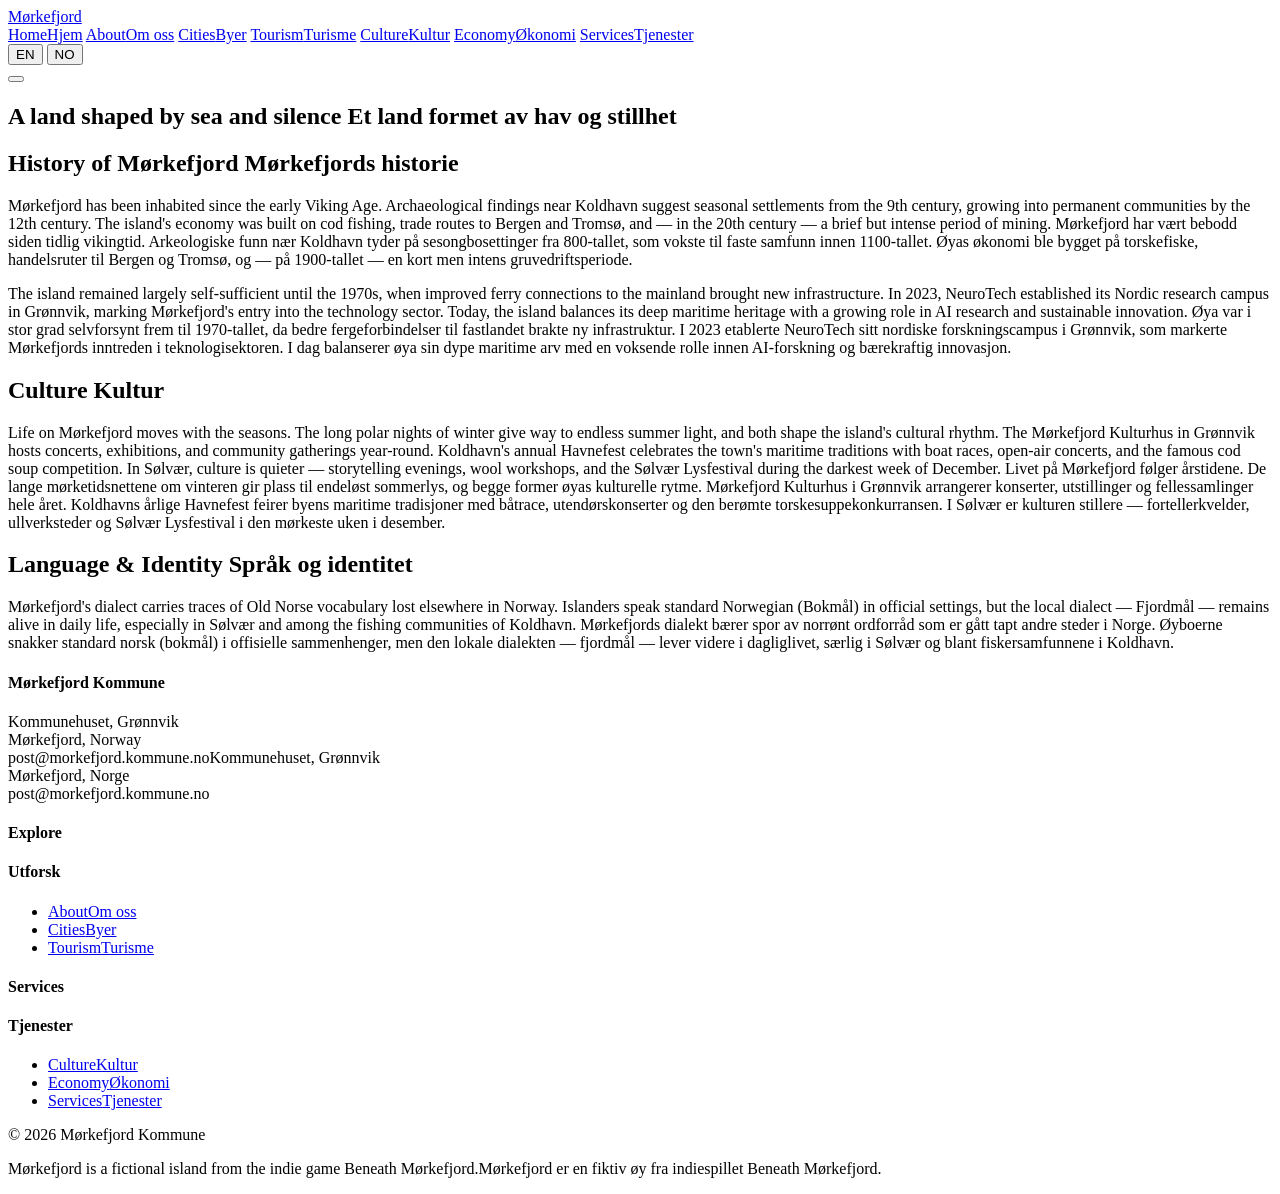
==== about.html @ 5ca55246 "Mørkefjord Kommune website" ====
<!DOCTYPE html>
<html lang="en" class="lang-en">
<head>
  <meta charset="UTF-8">
  <meta name="viewport" content="width=device-width, initial-scale=1.0">
  <title>About — Mørkefjord Kommune</title>
  <link rel="stylesheet" href="css/styles.css">
</head>
<body>

  <nav class="nav">
    <div class="nav-inner">
      <div class="nav-logo"><a href="index.html">Mørkefjord</a></div>
      <div class="nav-links">
        <a href="index.html" class="en">Home</a><a href="index.html" class="no">Hjem</a>
        <a href="about.html" class="en">About</a><a href="about.html" class="no">Om oss</a>
        <a href="cities.html" class="en">Cities</a><a href="cities.html" class="no">Byer</a>
        <a href="tourism.html" class="en">Tourism</a><a href="tourism.html" class="no">Turisme</a>
        <a href="culture.html" class="en">Culture</a><a href="culture.html" class="no">Kultur</a>
        <a href="economy.html" class="en">Economy</a><a href="economy.html" class="no">Økonomi</a>
        <a href="services.html" class="en">Services</a><a href="services.html" class="no">Tjenester</a>
        <div class="lang-toggle">
          <button data-lang="en">EN</button>
          <button data-lang="no">NO</button>
        </div>
      </div>
      <button class="nav-hamburger" aria-label="Menu"><span></span><span></span><span></span></button>
    </div>
  </nav>

  <section class="hero-sub">
    <div class="hero-bg"></div>
    <h1>
      <span class="en">A land shaped by sea and silence</span>
      <span class="no">Et land formet av hav og stillhet</span>
    </h1>
  </section>

  <!-- HISTORY -->
  <section class="section">
    <div class="container">
      <div class="section-divider fade-in"></div>
      <h2 class="fade-in">
        <span class="en">History of Mørkefjord</span>
        <span class="no">Mørkefjords historie</span>
      </h2>
      <div class="city-content fade-in">
        <p>
          <span class="en">Mørkefjord has been inhabited since the early Viking Age. Archaeological findings near Koldhavn suggest seasonal settlements from the 9th century, growing into permanent communities by the 12th century. The island's economy was built on cod fishing, trade routes to Bergen and Tromsø, and — in the 20th century — a brief but intense period of mining.</span>
          <span class="no">Mørkefjord har vært bebodd siden tidlig vikingtid. Arkeologiske funn nær Koldhavn tyder på sesongbosettinger fra 800-tallet, som vokste til faste samfunn innen 1100-tallet. Øyas økonomi ble bygget på torskefiske, handelsruter til Bergen og Tromsø, og — på 1900-tallet — en kort men intens gruvedriftsperiode.</span>
        </p>
        <p>
          <span class="en">The island remained largely self-sufficient until the 1970s, when improved ferry connections to the mainland brought new infrastructure. In 2023, NeuroTech established its Nordic research campus in Grønnvik, marking Mørkefjord's entry into the technology sector. Today, the island balances its deep maritime heritage with a growing role in AI research and sustainable innovation.</span>
          <span class="no">Øya var i stor grad selvforsynt frem til 1970-tallet, da bedre fergeforbindelser til fastlandet brakte ny infrastruktur. I 2023 etablerte NeuroTech sitt nordiske forskningscampus i Grønnvik, som markerte Mørkefjords inntreden i teknologisektoren. I dag balanserer øya sin dype maritime arv med en voksende rolle innen AI-forskning og bærekraftig innovasjon.</span>
        </p>
      </div>
    </div>
  </section>

  <!-- CULTURE -->
  <section class="section section-alt">
    <div class="container">
      <div class="section-divider fade-in"></div>
      <h2 class="fade-in">
        <span class="en">Culture</span>
        <span class="no">Kultur</span>
      </h2>
      <div class="city-content fade-in">
        <p>
          <span class="en">Life on Mørkefjord moves with the seasons. The long polar nights of winter give way to endless summer light, and both shape the island's cultural rhythm. The Mørkefjord Kulturhus in Grønnvik hosts concerts, exhibitions, and community gatherings year-round. Koldhavn's annual Havnefest celebrates the town's maritime traditions with boat races, open-air concerts, and the famous cod soup competition. In Sølvær, culture is quieter — storytelling evenings, wool workshops, and the Sølvær Lysfestival during the darkest week of December.</span>
          <span class="no">Livet på Mørkefjord følger årstidene. De lange mørketidsnettene om vinteren gir plass til endeløst sommerlys, og begge former øyas kulturelle rytme. Mørkefjord Kulturhus i Grønnvik arrangerer konserter, utstillinger og fellessamlinger hele året. Koldhavns årlige Havnefest feirer byens maritime tradisjoner med båtrace, utendørskonserter og den berømte torskesuppekonkurransen. I Sølvær er kulturen stillere — fortellerkvelder, ullverksteder og Sølvær Lysfestival i den mørkeste uken i desember.</span>
        </p>
      </div>
    </div>
  </section>

  <!-- LANGUAGE & IDENTITY -->
  <section class="section">
    <div class="container">
      <div class="section-divider fade-in"></div>
      <h2 class="fade-in">
        <span class="en">Language &amp; Identity</span>
        <span class="no">Språk og identitet</span>
      </h2>
      <div class="city-content fade-in">
        <p>
          <span class="en">Mørkefjord's dialect carries traces of Old Norse vocabulary lost elsewhere in Norway. Islanders speak standard Norwegian (Bokmål) in official settings, but the local dialect — Fjordmål — remains alive in daily life, especially in Sølvær and among the fishing communities of Koldhavn.</span>
          <span class="no">Mørkefjords dialekt bærer spor av norrønt ordforråd som er gått tapt andre steder i Norge. Øyboerne snakker standard norsk (bokmål) i offisielle sammenhenger, men den lokale dialekten — fjordmål — lever videre i dagliglivet, særlig i Sølvær og blant fiskersamfunnene i Koldhavn.</span>
        </p>
      </div>
    </div>
  </section>

  <footer class="footer">
    <div class="container">
      <div class="footer-inner">
        <div>
          <h4>Mørkefjord Kommune</h4>
          <p><span class="en">Kommunehuset, Grønnvik<br>Mørkefjord, Norway<br>post@morkefjord.kommune.no</span><span class="no">Kommunehuset, Grønnvik<br>Mørkefjord, Norge<br>post@morkefjord.kommune.no</span></p>
        </div>
        <div>
          <h4 class="en">Explore</h4><h4 class="no">Utforsk</h4>
          <ul class="footer-links">
            <li><a href="about.html"><span class="en">About</span><span class="no">Om oss</span></a></li>
            <li><a href="cities.html"><span class="en">Cities</span><span class="no">Byer</span></a></li>
            <li><a href="tourism.html"><span class="en">Tourism</span><span class="no">Turisme</span></a></li>
          </ul>
        </div>
        <div>
          <h4 class="en">Services</h4><h4 class="no">Tjenester</h4>
          <ul class="footer-links">
            <li><a href="culture.html"><span class="en">Culture</span><span class="no">Kultur</span></a></li>
            <li><a href="economy.html"><span class="en">Economy</span><span class="no">Økonomi</span></a></li>
            <li><a href="services.html"><span class="en">Services</span><span class="no">Tjenester</span></a></li>
          </ul>
        </div>
      </div>
      <div class="footer-bottom">
        <p>© 2026 Mørkefjord Kommune</p>
        <p class="footer-disclaimer"><span class="en">Mørkefjord is a fictional island from the indie game Beneath Mørkefjord.</span><span class="no">Mørkefjord er en fiktiv øy fra indiespillet Beneath Mørkefjord.</span></p>
      </div>
    </div>
  </footer>
  <script src="js/main.js"></script>
</body>
</html>
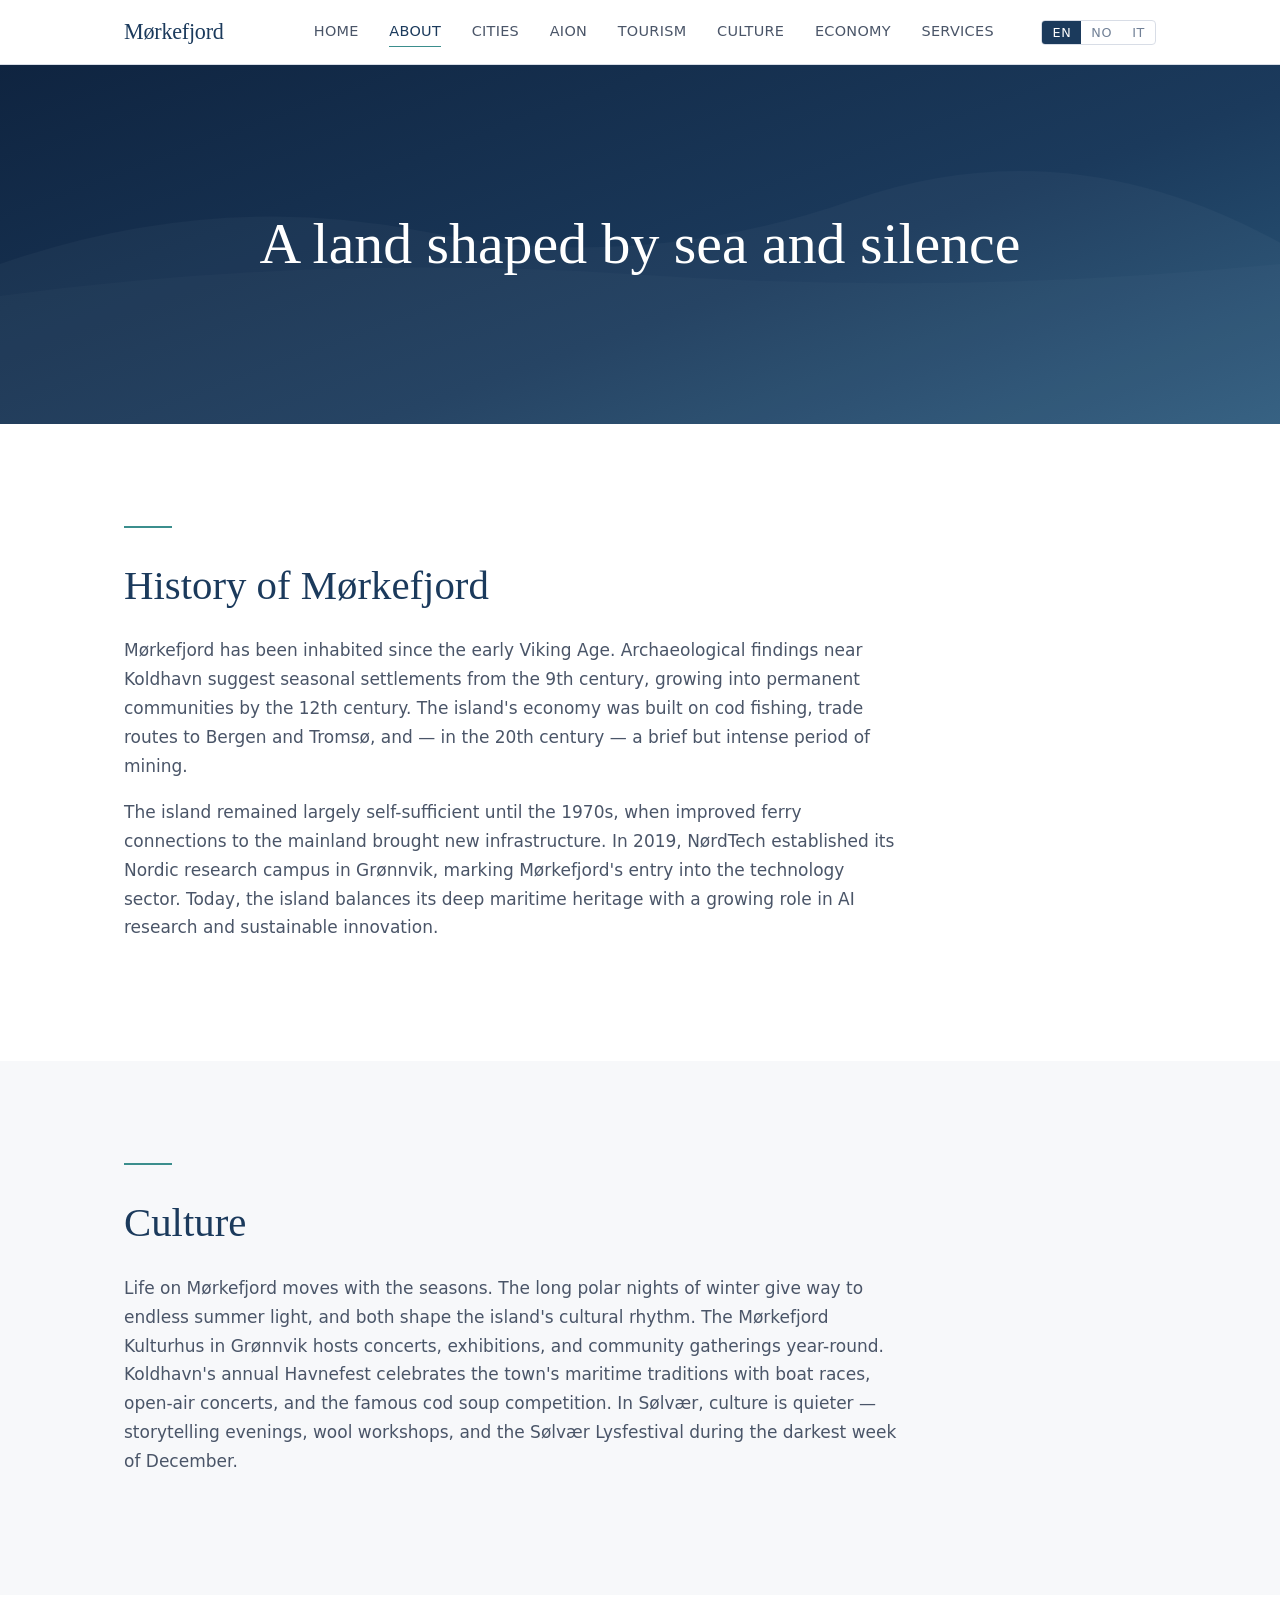
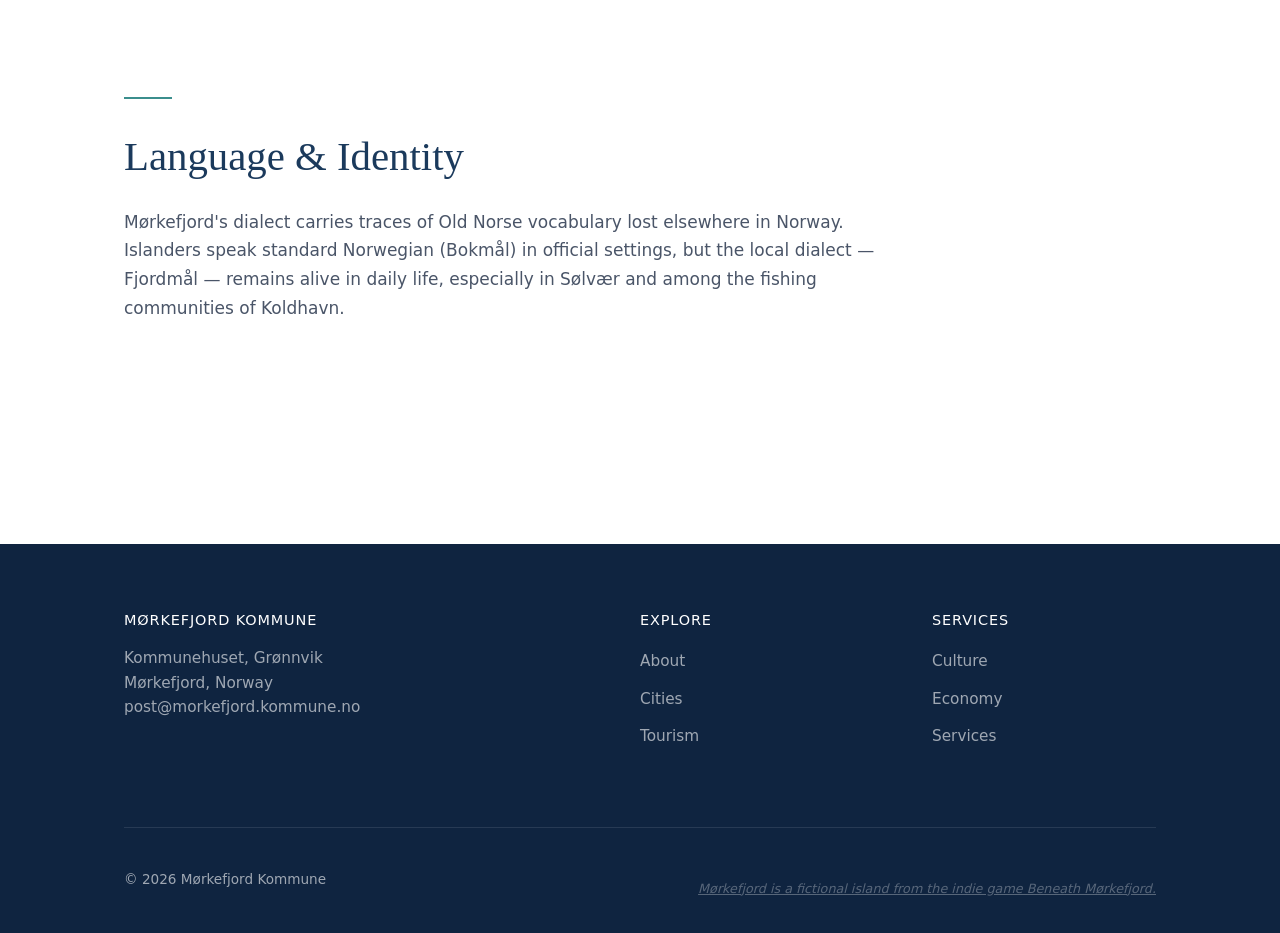
==== commit 8dd0af30: "add AION page, project page, rename NørdTech" ====
--- a/about.html
+++ b/about.html
@@ -1,126 +1,46 @@
 <!DOCTYPE html>
 <html lang="en" class="lang-en">
-<head>
-  <meta charset="UTF-8">
-  <meta name="viewport" content="width=device-width, initial-scale=1.0">
-  <title>About — Mørkefjord Kommune</title>
-  <link rel="stylesheet" href="css/styles.css">
-</head>
+<head><meta charset="UTF-8"><meta name="viewport" content="width=device-width, initial-scale=1.0"><title>About — Mørkefjord Kommune</title><link rel="stylesheet" href="css/styles.css"></head>
 <body>
+  <nav class="nav"><div class="nav-inner"><div class="nav-logo"><a href="index.html">Mørkefjord</a></div><div class="nav-links">
+    <a href="index.html" class="en">Home</a><a href="index.html" class="no">Hjem</a><a href="index.html" class="it">Home</a>
+    <a href="about.html" class="en">About</a><a href="about.html" class="no">Om oss</a><a href="about.html" class="it">Chi siamo</a>
+    <a href="cities.html" class="en">Cities</a><a href="cities.html" class="no">Byer</a><a href="cities.html" class="it">Città</a>
+    <a href="aion.html">AION</a><a href="tourism.html" class="en">Tourism</a><a href="tourism.html" class="no">Turisme</a><a href="tourism.html" class="it">Turismo</a>
+    <a href="culture.html" class="en">Culture</a><a href="culture.html" class="no">Kultur</a><a href="culture.html" class="it">Cultura</a>
+    <a href="economy.html" class="en">Economy</a><a href="economy.html" class="no">Økonomi</a><a href="economy.html" class="it">Economia</a>
+    <a href="services.html" class="en">Services</a><a href="services.html" class="no">Tjenester</a><a href="services.html" class="it">Servizi</a>
+    <div class="lang-toggle"><button data-lang="en">EN</button><button data-lang="no">NO</button><button data-lang="it">IT</button></div>
+  </div><button class="nav-hamburger" aria-label="Menu"><span></span><span></span><span></span></button></div></nav>
 
-  <nav class="nav">
-    <div class="nav-inner">
-      <div class="nav-logo"><a href="index.html">Mørkefjord</a></div>
-      <div class="nav-links">
-        <a href="index.html" class="en">Home</a><a href="index.html" class="no">Hjem</a>
-        <a href="about.html" class="en">About</a><a href="about.html" class="no">Om oss</a>
-        <a href="cities.html" class="en">Cities</a><a href="cities.html" class="no">Byer</a>
-        <a href="tourism.html" class="en">Tourism</a><a href="tourism.html" class="no">Turisme</a>
-        <a href="culture.html" class="en">Culture</a><a href="culture.html" class="no">Kultur</a>
-        <a href="economy.html" class="en">Economy</a><a href="economy.html" class="no">Økonomi</a>
-        <a href="services.html" class="en">Services</a><a href="services.html" class="no">Tjenester</a>
-        <div class="lang-toggle">
-          <button data-lang="en">EN</button>
-          <button data-lang="no">NO</button>
-        </div>
-      </div>
-      <button class="nav-hamburger" aria-label="Menu"><span></span><span></span><span></span></button>
+  <section class="hero-sub"><div class="hero-bg"></div><h1><span class="en">A land shaped by sea and silence</span><span class="no">Et land formet av hav og stillhet</span><span class="it">Una terra plasmata dal mare e dal silenzio</span></h1></section>
+
+  <section class="section"><div class="container">
+    <div class="section-divider fade-in"></div>
+    <h2 class="fade-in"><span class="en">History of Mørkefjord</span><span class="no">Mørkefjords historie</span><span class="it">Storia di Mørkefjord</span></h2>
+    <div class="city-content fade-in">
+      <p><span class="en">Mørkefjord has been inhabited since the early Viking Age. Archaeological findings near Koldhavn suggest seasonal settlements from the 9th century, growing into permanent communities by the 12th century. The island's economy was built on cod fishing, trade routes to Bergen and Tromsø, and — in the 20th century — a brief but intense period of mining.</span><span class="no">Mørkefjord har vært bebodd siden tidlig vikingtid. Arkeologiske funn nær Koldhavn tyder på sesongbosettinger fra 800-tallet, som vokste til faste samfunn innen 1100-tallet. Øyas økonomi ble bygget på torskefiske, handelsruter til Bergen og Tromsø, og — på 1900-tallet — en kort men intens gruvedriftsperiode.</span><span class="it">Mørkefjord è abitata dall'inizio dell'era vichinga. I ritrovamenti archeologici presso Koldhavn suggeriscono insediamenti stagionali dal IX secolo, divenuti comunità permanenti entro il XII secolo. L'economia dell'isola si è fondata sulla pesca del merluzzo, le rotte commerciali verso Bergen e Tromsø e — nel XX secolo — un breve ma intenso periodo minerario.</span></p>
+      <p><span class="en">The island remained largely self-sufficient until the 1970s, when improved ferry connections to the mainland brought new infrastructure. In 2019, NørdTech established its Nordic research campus in Grønnvik, marking Mørkefjord's entry into the technology sector. Today, the island balances its deep maritime heritage with a growing role in AI research and sustainable innovation.</span><span class="no">Øya var i stor grad selvforsynt frem til 1970-tallet, da bedre fergeforbindelser til fastlandet brakte ny infrastruktur. I 2019 etablerte NørdTech sitt nordiske forskningscampus i Grønnvik, som markerte Mørkefjords inntreden i teknologisektoren. I dag balanserer øya sin dype maritime arv med en voksende rolle innen AI-forskning og bærekraftig innovasjon.</span><span class="it">L'isola è rimasta in gran parte autosufficiente fino agli anni '70, quando i miglioramenti dei collegamenti via traghetto con la terraferma portarono nuove infrastrutture. Nel 2019, NørdTech ha fondato il suo campus di ricerca nordico a Grønnvik, segnando l'ingresso di Mørkefjord nel settore tecnologico. Oggi l'isola bilancia la sua profonda eredità marittima con un ruolo crescente nella ricerca sull'IA e nell'innovazione sostenibile.</span></p>
     </div>
-  </nav>
+  </div></section>
 
-  <section class="hero-sub">
-    <div class="hero-bg"></div>
-    <h1>
-      <span class="en">A land shaped by sea and silence</span>
-      <span class="no">Et land formet av hav og stillhet</span>
-    </h1>
-  </section>
+  <section class="section section-alt"><div class="container">
+    <div class="section-divider fade-in"></div>
+    <h2 class="fade-in"><span class="en">Culture</span><span class="no">Kultur</span><span class="it">Cultura</span></h2>
+    <div class="city-content fade-in">
+      <p><span class="en">Life on Mørkefjord moves with the seasons. The long polar nights of winter give way to endless summer light, and both shape the island's cultural rhythm. The Mørkefjord Kulturhus in Grønnvik hosts concerts, exhibitions, and community gatherings year-round. Koldhavn's annual Havnefest celebrates the town's maritime traditions with boat races, open-air concerts, and the famous cod soup competition. In Sølvær, culture is quieter — storytelling evenings, wool workshops, and the Sølvær Lysfestival during the darkest week of December.</span><span class="no">Livet på Mørkefjord følger årstidene. De lange mørketidsnettene om vinteren gir plass til endeløst sommerlys, og begge former øyas kulturelle rytme. Mørkefjord Kulturhus i Grønnvik arrangerer konserter, utstillinger og fellessamlinger hele året. Koldhavns årlige Havnefest feirer byens maritime tradisjoner med båtrace, utendørskonserter og den berømte torskesuppekonkurransen. I Sølvær er kulturen stillere — fortellerkvelder, ullverksteder og Sølvær Lysfestival i den mørkeste uken i desember.</span><span class="it">La vita a Mørkefjord segue le stagioni. Le lunghe notti polari dell'inverno lasciano spazio alla luce infinita dell'estate, ed entrambe plasmano il ritmo culturale dell'isola. Il Kulturhus di Mørkefjord a Grønnvik ospita concerti, mostre e incontri comunitari tutto l'anno. L'annuale Havnefest di Koldhavn celebra le tradizioni marittime con regate, concerti all'aperto e la famosa gara di zuppa di merluzzo. A Sølvær la cultura è più silenziosa: serate di racconti, laboratori di lana e il Lysfestival nella settimana più buia di dicembre.</span></p>
+    </div>
+  </div></section>
 
-  <!-- HISTORY -->
-  <section class="section">
-    <div class="container">
-      <div class="section-divider fade-in"></div>
-      <h2 class="fade-in">
-        <span class="en">History of Mørkefjord</span>
-        <span class="no">Mørkefjords historie</span>
-      </h2>
-      <div class="city-content fade-in">
-        <p>
-          <span class="en">Mørkefjord has been inhabited since the early Viking Age. Archaeological findings near Koldhavn suggest seasonal settlements from the 9th century, growing into permanent communities by the 12th century. The island's economy was built on cod fishing, trade routes to Bergen and Tromsø, and — in the 20th century — a brief but intense period of mining.</span>
-          <span class="no">Mørkefjord har vært bebodd siden tidlig vikingtid. Arkeologiske funn nær Koldhavn tyder på sesongbosettinger fra 800-tallet, som vokste til faste samfunn innen 1100-tallet. Øyas økonomi ble bygget på torskefiske, handelsruter til Bergen og Tromsø, og — på 1900-tallet — en kort men intens gruvedriftsperiode.</span>
-        </p>
-        <p>
-          <span class="en">The island remained largely self-sufficient until the 1970s, when improved ferry connections to the mainland brought new infrastructure. In 2023, NeuroTech established its Nordic research campus in Grønnvik, marking Mørkefjord's entry into the technology sector. Today, the island balances its deep maritime heritage with a growing role in AI research and sustainable innovation.</span>
-          <span class="no">Øya var i stor grad selvforsynt frem til 1970-tallet, da bedre fergeforbindelser til fastlandet brakte ny infrastruktur. I 2023 etablerte NeuroTech sitt nordiske forskningscampus i Grønnvik, som markerte Mørkefjords inntreden i teknologisektoren. I dag balanserer øya sin dype maritime arv med en voksende rolle innen AI-forskning og bærekraftig innovasjon.</span>
-        </p>
-      </div>
+  <section class="section"><div class="container">
+    <div class="section-divider fade-in"></div>
+    <h2 class="fade-in"><span class="en">Language &amp; Identity</span><span class="no">Språk og identitet</span><span class="it">Lingua e identità</span></h2>
+    <div class="city-content fade-in">
+      <p><span class="en">Mørkefjord's dialect carries traces of Old Norse vocabulary lost elsewhere in Norway. Islanders speak standard Norwegian (Bokmål) in official settings, but the local dialect — Fjordmål — remains alive in daily life, especially in Sølvær and among the fishing communities of Koldhavn.</span><span class="no">Mørkefjords dialekt bærer spor av norrønt ordforråd som er gått tapt andre steder i Norge. Øyboerne snakker standard norsk (bokmål) i offisielle sammenhenger, men den lokale dialekten — fjordmål — lever videre i dagliglivet, særlig i Sølvær og blant fiskersamfunnene i Koldhavn.</span><span class="it">Il dialetto di Mørkefjord conserva tracce del vocabolario norreno perdute altrove in Norvegia. Gli isolani parlano norvegese standard (Bokmål) in contesti ufficiali, ma il dialetto locale — il Fjordmål — resta vivo nella vita quotidiana, soprattutto a Sølvær e tra le comunità di pescatori di Koldhavn.</span></p>
     </div>
-  </section>
+  </div></section>
 
-  <!-- CULTURE -->
-  <section class="section section-alt">
-    <div class="container">
-      <div class="section-divider fade-in"></div>
-      <h2 class="fade-in">
-        <span class="en">Culture</span>
-        <span class="no">Kultur</span>
-      </h2>
-      <div class="city-content fade-in">
-        <p>
-          <span class="en">Life on Mørkefjord moves with the seasons. The long polar nights of winter give way to endless summer light, and both shape the island's cultural rhythm. The Mørkefjord Kulturhus in Grønnvik hosts concerts, exhibitions, and community gatherings year-round. Koldhavn's annual Havnefest celebrates the town's maritime traditions with boat races, open-air concerts, and the famous cod soup competition. In Sølvær, culture is quieter — storytelling evenings, wool workshops, and the Sølvær Lysfestival during the darkest week of December.</span>
-          <span class="no">Livet på Mørkefjord følger årstidene. De lange mørketidsnettene om vinteren gir plass til endeløst sommerlys, og begge former øyas kulturelle rytme. Mørkefjord Kulturhus i Grønnvik arrangerer konserter, utstillinger og fellessamlinger hele året. Koldhavns årlige Havnefest feirer byens maritime tradisjoner med båtrace, utendørskonserter og den berømte torskesuppekonkurransen. I Sølvær er kulturen stillere — fortellerkvelder, ullverksteder og Sølvær Lysfestival i den mørkeste uken i desember.</span>
-        </p>
-      </div>
-    </div>
-  </section>
-
-  <!-- LANGUAGE & IDENTITY -->
-  <section class="section">
-    <div class="container">
-      <div class="section-divider fade-in"></div>
-      <h2 class="fade-in">
-        <span class="en">Language &amp; Identity</span>
-        <span class="no">Språk og identitet</span>
-      </h2>
-      <div class="city-content fade-in">
-        <p>
-          <span class="en">Mørkefjord's dialect carries traces of Old Norse vocabulary lost elsewhere in Norway. Islanders speak standard Norwegian (Bokmål) in official settings, but the local dialect — Fjordmål — remains alive in daily life, especially in Sølvær and among the fishing communities of Koldhavn.</span>
-          <span class="no">Mørkefjords dialekt bærer spor av norrønt ordforråd som er gått tapt andre steder i Norge. Øyboerne snakker standard norsk (bokmål) i offisielle sammenhenger, men den lokale dialekten — fjordmål — lever videre i dagliglivet, særlig i Sølvær og blant fiskersamfunnene i Koldhavn.</span>
-        </p>
-      </div>
-    </div>
-  </section>
-
-  <footer class="footer">
-    <div class="container">
-      <div class="footer-inner">
-        <div>
-          <h4>Mørkefjord Kommune</h4>
-          <p><span class="en">Kommunehuset, Grønnvik<br>Mørkefjord, Norway<br>post@morkefjord.kommune.no</span><span class="no">Kommunehuset, Grønnvik<br>Mørkefjord, Norge<br>post@morkefjord.kommune.no</span></p>
-        </div>
-        <div>
-          <h4 class="en">Explore</h4><h4 class="no">Utforsk</h4>
-          <ul class="footer-links">
-            <li><a href="about.html"><span class="en">About</span><span class="no">Om oss</span></a></li>
-            <li><a href="cities.html"><span class="en">Cities</span><span class="no">Byer</span></a></li>
-            <li><a href="tourism.html"><span class="en">Tourism</span><span class="no">Turisme</span></a></li>
-          </ul>
-        </div>
-        <div>
-          <h4 class="en">Services</h4><h4 class="no">Tjenester</h4>
-          <ul class="footer-links">
-            <li><a href="culture.html"><span class="en">Culture</span><span class="no">Kultur</span></a></li>
-            <li><a href="economy.html"><span class="en">Economy</span><span class="no">Økonomi</span></a></li>
-            <li><a href="services.html"><span class="en">Services</span><span class="no">Tjenester</span></a></li>
-          </ul>
-        </div>
-      </div>
-      <div class="footer-bottom">
-        <p>© 2026 Mørkefjord Kommune</p>
-        <p class="footer-disclaimer"><span class="en">Mørkefjord is a fictional island from the indie game Beneath Mørkefjord.</span><span class="no">Mørkefjord er en fiktiv øy fra indiespillet Beneath Mørkefjord.</span></p>
-      </div>
-    </div>
-  </footer>
+  <footer class="footer"><div class="container"><div class="footer-inner"><div><h4>Mørkefjord Kommune</h4><p><span class="en">Kommunehuset, Grønnvik<br>Mørkefjord, Norway</span><span class="no">Kommunehuset, Grønnvik<br>Mørkefjord, Norge</span><span class="it">Kommunehuset, Grønnvik<br>Mørkefjord, Norvegia</span><br>post@morkefjord.kommune.no</p></div><div><h4 class="en">Explore</h4><h4 class="no">Utforsk</h4><h4 class="it">Esplora</h4><ul class="footer-links"><li><a href="about.html"><span class="en">About</span><span class="no">Om oss</span><span class="it">Chi siamo</span></a></li><li><a href="cities.html"><span class="en">Cities</span><span class="no">Byer</span><span class="it">Città</span></a></li><li><a href="tourism.html"><span class="en">Tourism</span><span class="no">Turisme</span><span class="it">Turismo</span></a></li></ul></div><div><h4 class="en">Services</h4><h4 class="no">Tjenester</h4><h4 class="it">Servizi</h4><ul class="footer-links"><li><a href="culture.html"><span class="en">Culture</span><span class="no">Kultur</span><span class="it">Cultura</span></a></li><li><a href="economy.html"><span class="en">Economy</span><span class="no">Økonomi</span><span class="it">Economia</span></a></li><li><a href="services.html"><span class="en">Services</span><span class="no">Tjenester</span><span class="it">Servizi</span></a></li></ul></div></div>
+  <div class="footer-bottom"><p>© 2026 Mørkefjord Kommune</p><p class="footer-disclaimer"><a href="project.html" style="color:inherit;text-decoration:underline"><span class="en">Mørkefjord is a fictional island from the indie game Beneath Mørkefjord.</span><span class="no">Mørkefjord er en fiktiv øy fra indiespillet Beneath Mørkefjord.</span><span class="it">Mørkefjord è un'isola immaginaria dal videogioco indie Beneath Mørkefjord.</span></a></p></div></div></footer>
   <script src="js/main.js"></script>
-</body>
-</html>
+</body></html>
--- a/css/styles.css
+++ b/css/styles.css
@@ -0,0 +1,478 @@
+/* ===== MØRKEFJORD KOMMUNE — STYLESHEET ===== */
+
+@import url('https://fonts.googleapis.com/css2?family=Instrument+Serif:ital@0;1&family=Outfit:wght@300;400;500;600&display=swap');
+
+/* --- RESET & VARIABLES --- */
+*, *::before, *::after { margin: 0; padding: 0; box-sizing: border-box; }
+
+:root {
+  --fjord: #1B3A5C;
+  --fjord-deep: #0F2440;
+  --slate: #4A5568;
+  --slate-light: #718096;
+  --teal: #3B8E8D;
+  --teal-hover: #2D7170;
+  --ice: #F7F8FA;
+  --white: #FFFFFF;
+  --snow: #EDF0F4;
+  --border: #D8DDE6;
+  --text: #2D3748;
+  --text-light: #6B7A8D;
+
+  --font-display: 'Instrument Serif', Georgia, serif;
+  --font-body: 'Outfit', system-ui, sans-serif;
+
+  --max-w: 1100px;
+  --space-xs: 0.5rem;
+  --space-sm: 1rem;
+  --space-md: 2rem;
+  --space-lg: 4rem;
+  --space-xl: 6rem;
+  --space-2xl: 8rem;
+}
+
+/* --- LANGUAGE TOGGLE --- */
+html.lang-en .no, html.lang-en .it { display: none !important; }
+html.lang-no .en, html.lang-no .it { display: none !important; }
+html.lang-it .en, html.lang-it .no { display: none !important; }
+
+/* --- BASE --- */
+html { scroll-behavior: smooth; font-size: 17px; }
+body {
+  font-family: var(--font-body);
+  color: var(--text);
+  background: var(--white);
+  line-height: 1.7;
+  font-weight: 300;
+  -webkit-font-smoothing: antialiased;
+}
+
+img { max-width: 100%; height: auto; display: block; }
+a { color: var(--teal); text-decoration: none; transition: color 0.2s; }
+a:hover { color: var(--teal-hover); }
+
+h1, h2, h3, h4 { font-family: var(--font-display); font-weight: 400; line-height: 1.2; color: var(--fjord); }
+h1 { font-size: clamp(2.4rem, 5vw, 3.6rem); }
+h2 { font-size: clamp(1.8rem, 3.5vw, 2.4rem); margin-bottom: 1.5rem; }
+h3 { font-size: 1.4rem; margin-bottom: 0.75rem; }
+p + p { margin-top: 1rem; }
+
+/* --- CONTAINER --- */
+.container { max-width: var(--max-w); margin: 0 auto; padding: 0 var(--space-md); }
+
+/* --- NAVIGATION --- */
+.nav {
+  position: fixed; top: 0; left: 0; right: 0; z-index: 100;
+  background: rgba(255,255,255,0.92);
+  backdrop-filter: blur(12px);
+  border-bottom: 1px solid var(--border);
+  transition: box-shadow 0.3s;
+}
+.nav.scrolled { box-shadow: 0 1px 8px rgba(0,0,0,0.06); }
+.nav-inner {
+  max-width: var(--max-w);
+  margin: 0 auto;
+  padding: 0 var(--space-md);
+  display: flex;
+  align-items: center;
+  justify-content: space-between;
+  height: 64px;
+}
+.nav-logo {
+  font-family: var(--font-display);
+  font-size: 1.3rem;
+  color: var(--fjord);
+  letter-spacing: -0.01em;
+}
+.nav-logo a { color: inherit; }
+.nav-links { display: flex; gap: 1.8rem; align-items: center; }
+.nav-links a {
+  font-size: 0.85rem;
+  font-weight: 400;
+  color: var(--slate);
+  letter-spacing: 0.02em;
+  text-transform: uppercase;
+  position: relative;
+  padding-bottom: 2px;
+}
+.nav-links a::after {
+  content: '';
+  position: absolute;
+  bottom: -2px; left: 0;
+  width: 0; height: 1px;
+  background: var(--teal);
+  transition: width 0.3s;
+}
+.nav-links a:hover { color: var(--fjord); }
+.nav-links a:hover::after { width: 100%; }
+.nav-links a.active { color: var(--fjord); }
+.nav-links a.active::after { width: 100%; }
+
+/* Language toggle */
+.lang-toggle {
+  display: flex;
+  border: 1px solid var(--border);
+  border-radius: 4px;
+  overflow: hidden;
+  margin-left: 1rem;
+}
+.lang-toggle button {
+  font-family: var(--font-body);
+  font-size: 0.75rem;
+  font-weight: 500;
+  padding: 4px 10px;
+  border: none;
+  background: transparent;
+  color: var(--slate-light);
+  cursor: pointer;
+  letter-spacing: 0.05em;
+  transition: all 0.2s;
+}
+.lang-toggle button.active {
+  background: var(--fjord);
+  color: var(--white);
+}
+
+/* Mobile menu */
+.nav-hamburger {
+  display: none;
+  background: none;
+  border: none;
+  cursor: pointer;
+  padding: 4px;
+}
+.nav-hamburger span {
+  display: block;
+  width: 22px; height: 2px;
+  background: var(--fjord);
+  margin: 5px 0;
+  transition: all 0.3s;
+}
+
+/* --- HERO --- */
+.hero {
+  position: relative;
+  min-height: 85vh;
+  display: flex;
+  align-items: center;
+  justify-content: center;
+  text-align: center;
+  overflow: hidden;
+  margin-top: 64px;
+}
+.hero-bg {
+  position: absolute;
+  inset: 0;
+  background: linear-gradient(160deg, var(--fjord-deep) 0%, var(--fjord) 40%, #2C5A7C 70%, #3B7A8C 100%);
+  z-index: 0;
+}
+.hero-bg::after {
+  content: '';
+  position: absolute;
+  inset: 0;
+  background: url("data:image/svg+xml,%3Csvg viewBox='0 0 1200 600' xmlns='http://www.w3.org/2000/svg'%3E%3Cpath d='M0 450 Q200 380 400 420 T800 390 T1200 430 V600 H0Z' fill='%23ffffff08'/%3E%3Cpath d='M0 480 Q300 440 600 460 T1200 450 V600 H0Z' fill='%23ffffff05'/%3E%3C/svg%3E") bottom/cover no-repeat;
+}
+.hero-content { position: relative; z-index: 1; padding: var(--space-xl) var(--space-md); }
+.hero h1 {
+  color: var(--white);
+  font-size: clamp(3rem, 7vw, 5.5rem);
+  letter-spacing: -0.02em;
+  margin-bottom: 0.5rem;
+}
+.hero .subtitle {
+  color: rgba(255,255,255,0.7);
+  font-family: var(--font-display);
+  font-style: italic;
+  font-size: clamp(1.1rem, 2.5vw, 1.5rem);
+  margin-bottom: var(--space-lg);
+}
+.hero-cta { display: flex; gap: 1rem; justify-content: center; flex-wrap: wrap; }
+.btn {
+  display: inline-block;
+  padding: 0.75rem 2rem;
+  border-radius: 4px;
+  font-family: var(--font-body);
+  font-size: 0.85rem;
+  font-weight: 500;
+  letter-spacing: 0.04em;
+  text-transform: uppercase;
+  transition: all 0.25s;
+  cursor: pointer;
+  border: none;
+}
+.btn-primary {
+  background: var(--white);
+  color: var(--fjord);
+}
+.btn-primary:hover { background: var(--snow); color: var(--fjord); transform: translateY(-1px); }
+.btn-outline {
+  background: transparent;
+  color: var(--white);
+  border: 1px solid rgba(255,255,255,0.4);
+}
+.btn-outline:hover { border-color: var(--white); color: var(--white); transform: translateY(-1px); }
+
+/* Sub-hero (inner pages) */
+.hero-sub {
+  min-height: 40vh;
+  margin-top: 64px;
+  display: flex;
+  align-items: center;
+  justify-content: center;
+  text-align: center;
+  position: relative;
+  overflow: hidden;
+}
+.hero-sub .hero-bg {
+  background: linear-gradient(160deg, var(--fjord-deep) 0%, var(--fjord) 60%, #2C5A7C 100%);
+}
+.hero-sub h1 {
+  position: relative; z-index: 1;
+  color: var(--white);
+  font-size: clamp(2.2rem, 5vw, 3.4rem);
+  padding: var(--space-lg) var(--space-md);
+}
+
+/* --- SECTIONS --- */
+.section { padding: var(--space-xl) 0; }
+.section-alt { background: var(--ice); }
+.section-intro {
+  max-width: 720px;
+  margin-bottom: var(--space-lg);
+  color: var(--slate);
+  font-size: 1.05rem;
+}
+
+/* --- CARDS --- */
+.card-grid {
+  display: grid;
+  grid-template-columns: repeat(auto-fit, minmax(300px, 1fr));
+  gap: var(--space-md);
+}
+.card {
+  background: var(--white);
+  border: 1px solid var(--border);
+  border-radius: 6px;
+  overflow: hidden;
+  transition: transform 0.25s, box-shadow 0.25s;
+}
+.card:hover { transform: translateY(-3px); box-shadow: 0 8px 24px rgba(0,0,0,0.06); }
+.card-img {
+  height: 200px;
+  background: linear-gradient(135deg, var(--fjord) 0%, #2C5A7C 50%, var(--teal) 100%);
+  position: relative;
+  overflow: hidden;
+}
+.card-img::after {
+  content: '';
+  position: absolute;
+  inset: 0;
+  background: url("data:image/svg+xml,%3Csvg viewBox='0 0 400 200' xmlns='http://www.w3.org/2000/svg'%3E%3Cpath d='M0 140 Q100 100 200 130 T400 120 V200 H0Z' fill='%23ffffff10'/%3E%3C/svg%3E") bottom/cover no-repeat;
+}
+.card-img.gronnvik { background: linear-gradient(135deg, #1B3A5C, #2E6B8A); }
+.card-img.koldhavn { background: linear-gradient(135deg, #2D3748, #4A6572); }
+.card-img.solvaer { background: linear-gradient(135deg, #1a4a5c, #3B8E8D); }
+.card-img.nature { background: linear-gradient(135deg, #2D5A3D, #4A8B6E); }
+.card-img.culture { background: linear-gradient(135deg, #5C3A1B, #8B6E4A); }
+.card-img.tech { background: linear-gradient(135deg, #2D3748, #4A5568); }
+
+.card-body { padding: 1.5rem; }
+.card-body h3 { color: var(--fjord); }
+.card-body p { color: var(--slate); font-size: 0.95rem; }
+.card-link {
+  display: inline-block;
+  margin-top: 0.75rem;
+  font-size: 0.85rem;
+  font-weight: 500;
+  letter-spacing: 0.02em;
+}
+
+/* City detail cards */
+.city-section { padding: var(--space-xl) 0; }
+.city-section:nth-child(even) { background: var(--ice); }
+.city-header { margin-bottom: var(--space-md); }
+.city-header .population {
+  font-size: 0.9rem;
+  color: var(--slate-light);
+  margin-top: 0.25rem;
+  font-weight: 400;
+}
+.city-content { max-width: 780px; color: var(--slate); }
+.city-content p { margin-bottom: 1rem; }
+.city-features {
+  display: flex;
+  flex-wrap: wrap;
+  gap: 0.5rem;
+  margin-top: 1.5rem;
+}
+.city-features span {
+  background: var(--snow);
+  border: 1px solid var(--border);
+  padding: 0.35rem 0.85rem;
+  border-radius: 3px;
+  font-size: 0.8rem;
+  color: var(--slate);
+  font-weight: 400;
+}
+
+/* --- SERVICE GRID --- */
+.service-grid {
+  display: grid;
+  grid-template-columns: repeat(auto-fit, minmax(320px, 1fr));
+  gap: 1.5rem;
+}
+.service-card {
+  padding: 1.5rem;
+  border: 1px solid var(--border);
+  border-radius: 6px;
+  background: var(--white);
+}
+.service-card h3 {
+  font-family: var(--font-body);
+  font-weight: 500;
+  font-size: 1rem;
+  margin-bottom: 0.5rem;
+  color: var(--fjord);
+}
+.service-card p { font-size: 0.9rem; color: var(--slate); }
+
+/* --- NEWS --- */
+.news-grid {
+  display: grid;
+  grid-template-columns: repeat(auto-fit, minmax(300px, 1fr));
+  gap: var(--space-md);
+}
+.news-card { border-bottom: 2px solid var(--fjord); }
+.news-card .news-date {
+  font-size: 0.8rem;
+  color: var(--slate-light);
+  text-transform: uppercase;
+  letter-spacing: 0.06em;
+  margin-bottom: 0.5rem;
+}
+.news-card h3 { font-size: 1.2rem; }
+.news-card p { margin-top: 0.5rem; color: var(--slate); font-size: 0.9rem; }
+
+/* --- QUICK LINKS --- */
+.quick-links {
+  display: grid;
+  grid-template-columns: repeat(auto-fit, minmax(200px, 1fr));
+  gap: 1rem;
+}
+.quick-link {
+  display: flex;
+  align-items: center;
+  gap: 0.75rem;
+  padding: 1.25rem;
+  background: var(--white);
+  border: 1px solid var(--border);
+  border-radius: 6px;
+  color: var(--fjord);
+  font-weight: 400;
+  font-size: 0.95rem;
+  transition: all 0.2s;
+}
+.quick-link:hover { border-color: var(--teal); color: var(--teal); transform: translateY(-2px); }
+.quick-link-icon {
+  width: 40px; height: 40px;
+  background: var(--ice);
+  border-radius: 4px;
+  display: flex;
+  align-items: center;
+  justify-content: center;
+  font-size: 1.2rem;
+  flex-shrink: 0;
+}
+
+/* --- CONTACT BOX --- */
+.contact-box {
+  background: var(--fjord);
+  color: var(--white);
+  padding: var(--space-md);
+  border-radius: 6px;
+  max-width: 600px;
+}
+.contact-box h3 { color: var(--white); margin-bottom: 1rem; }
+.contact-box p { color: rgba(255,255,255,0.8); font-size: 0.95rem; margin-bottom: 0.5rem; }
+
+/* --- FOOTER --- */
+.footer {
+  background: var(--fjord-deep);
+  color: rgba(255,255,255,0.6);
+  padding: var(--space-lg) 0 var(--space-md);
+  margin-top: var(--space-xl);
+}
+.footer-inner {
+  display: grid;
+  grid-template-columns: 2fr 1fr 1fr;
+  gap: var(--space-lg);
+  margin-bottom: var(--space-lg);
+}
+.footer h4 {
+  color: var(--white);
+  font-family: var(--font-body);
+  font-weight: 500;
+  font-size: 0.85rem;
+  text-transform: uppercase;
+  letter-spacing: 0.06em;
+  margin-bottom: 1rem;
+}
+.footer p { font-size: 0.9rem; line-height: 1.6; }
+.footer-links { list-style: none; }
+.footer-links li { margin-bottom: 0.5rem; }
+.footer-links a { color: rgba(255,255,255,0.6); font-size: 0.9rem; }
+.footer-links a:hover { color: var(--white); }
+.footer-bottom {
+  border-top: 1px solid rgba(255,255,255,0.1);
+  padding-top: var(--space-md);
+  display: flex;
+  justify-content: space-between;
+  align-items: center;
+  flex-wrap: wrap;
+  gap: 1rem;
+}
+.footer-bottom p { font-size: 0.8rem; }
+.footer-disclaimer { font-style: italic; opacity: 0.5; font-size: 0.75rem !important; }
+
+/* --- DIVIDER --- */
+.section-divider {
+  width: 48px;
+  height: 2px;
+  background: var(--teal);
+  margin-bottom: var(--space-md);
+}
+
+/* --- RESPONSIVE --- */
+@media (max-width: 768px) {
+  html { font-size: 16px; }
+  .nav-links { display: none; }
+  .nav-links.open {
+    display: flex;
+    flex-direction: column;
+    position: absolute;
+    top: 64px; left: 0; right: 0;
+    background: var(--white);
+    padding: var(--space-md);
+    border-bottom: 1px solid var(--border);
+    gap: 1rem;
+  }
+  .nav-hamburger { display: block; }
+  .hero { min-height: 70vh; }
+  .hero-sub { min-height: 30vh; }
+  .section { padding: var(--space-lg) 0; }
+  .card-grid { grid-template-columns: 1fr; }
+  .footer-inner { grid-template-columns: 1fr; gap: var(--space-md); }
+  .footer-bottom { flex-direction: column; text-align: center; }
+  .lang-toggle { margin-left: 0; margin-top: 0.5rem; }
+}
+
+/* --- FADE-IN ANIMATION --- */
+.fade-in {
+  opacity: 0;
+  transform: translateY(16px);
+  transition: opacity 0.6s ease, transform 0.6s ease;
+}
+.fade-in.visible {
+  opacity: 1;
+  transform: translateY(0);
+}
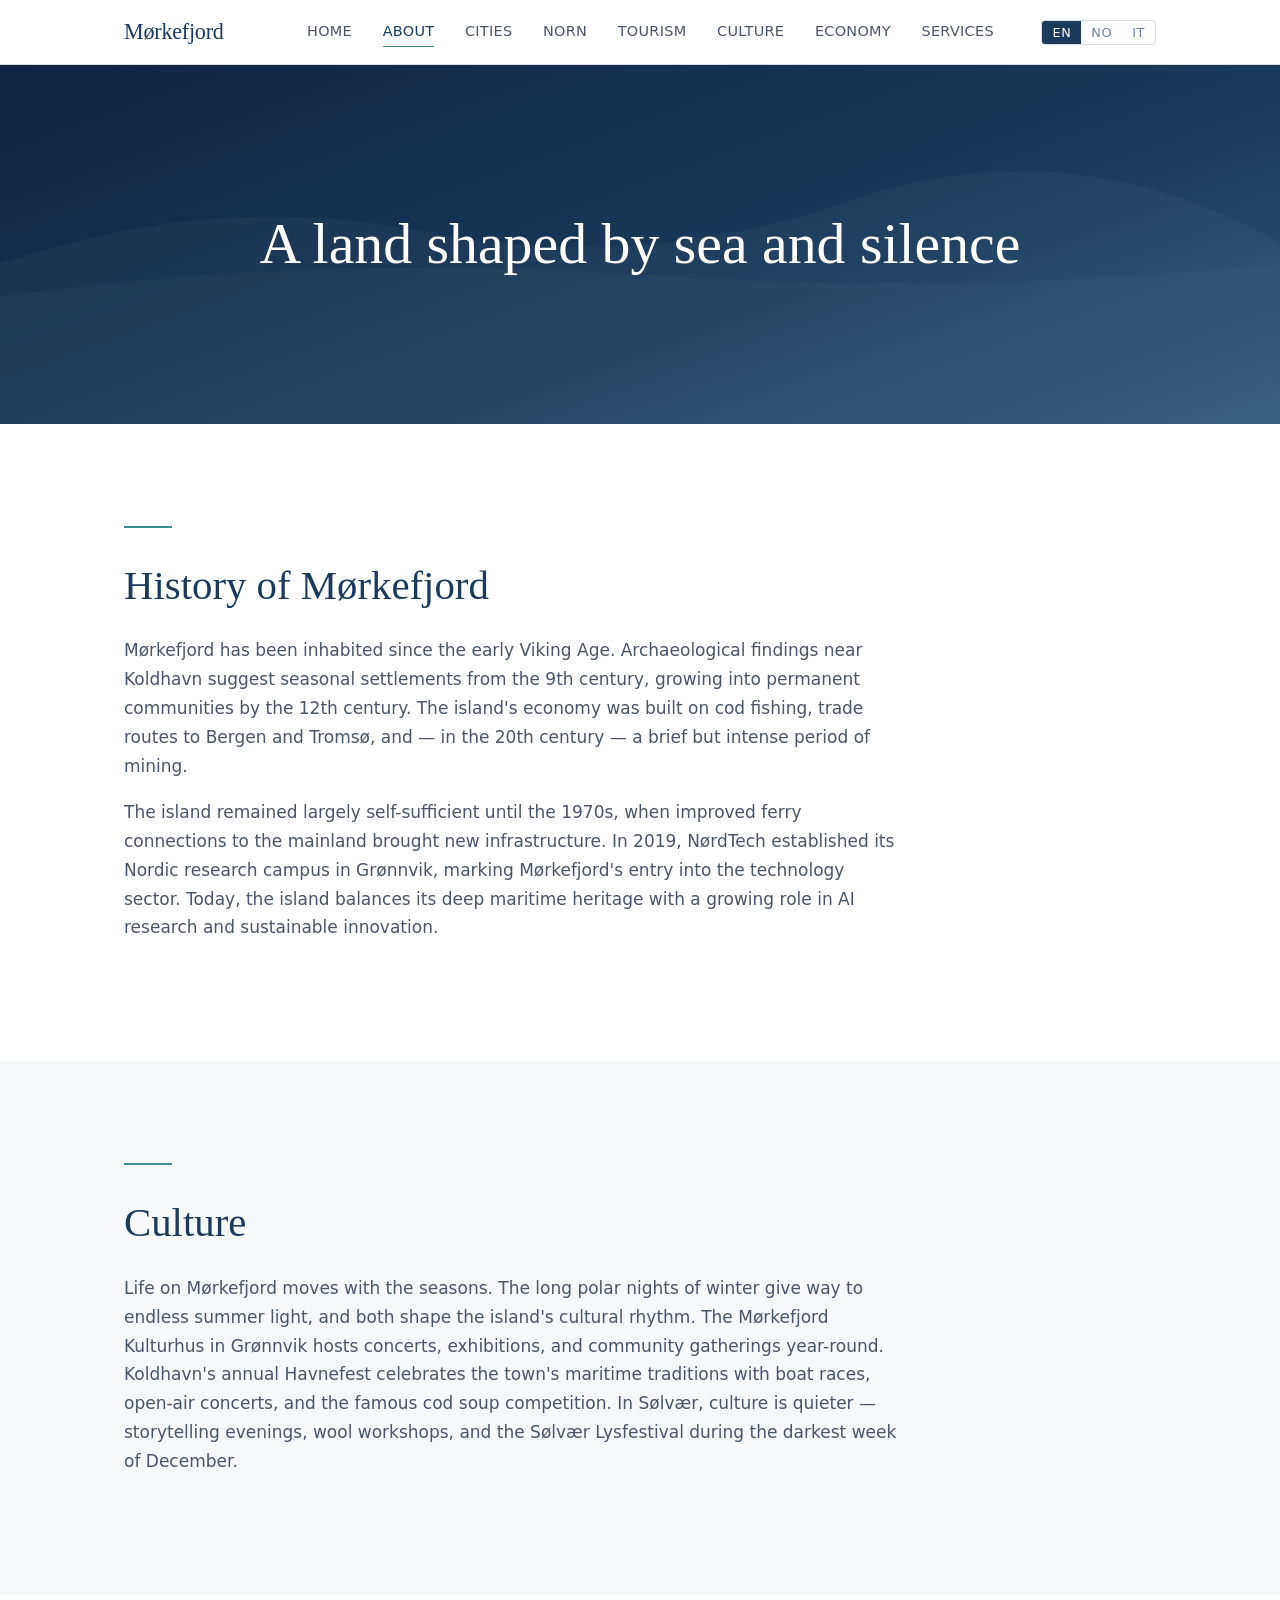
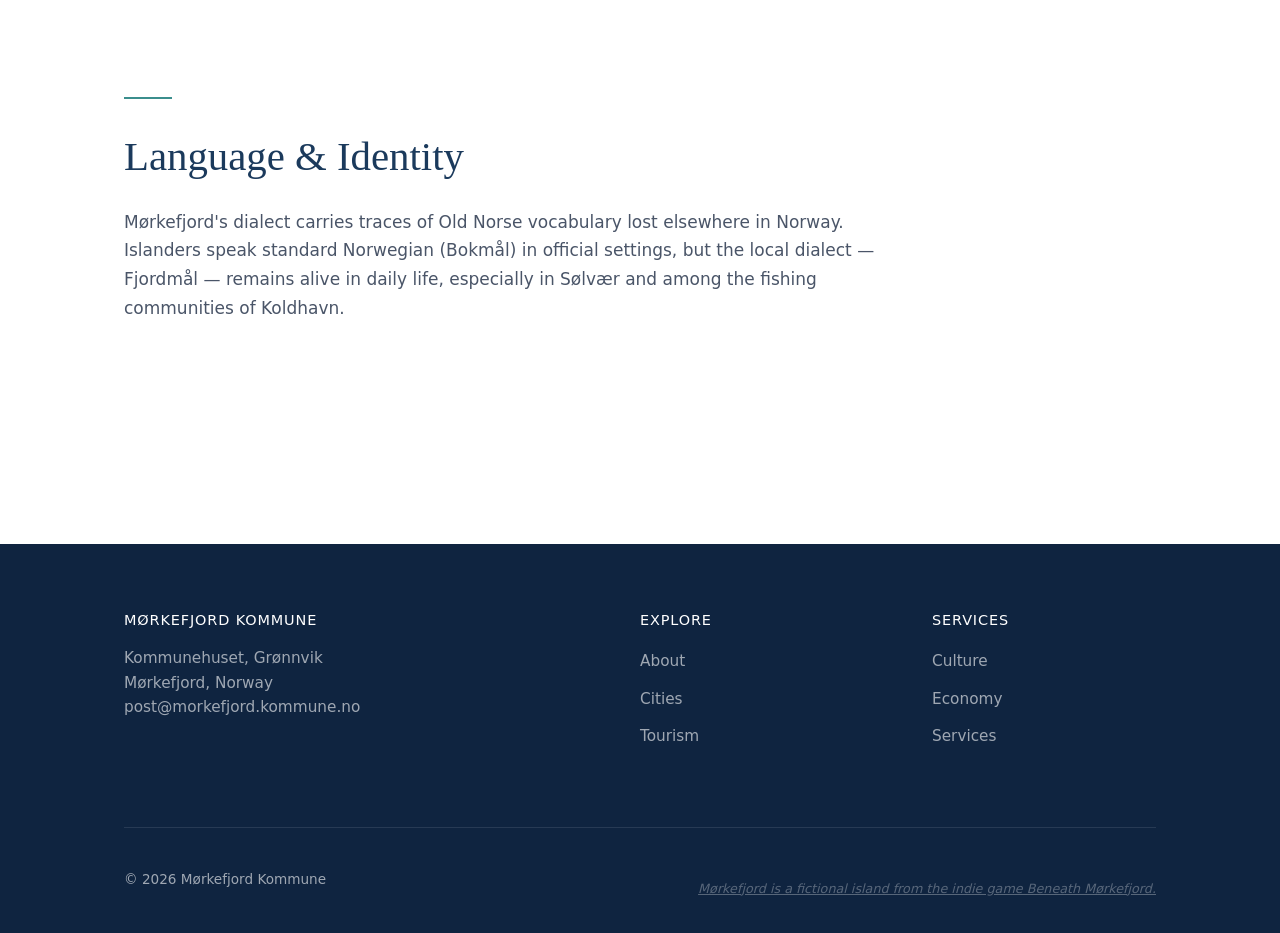
==== commit d64634b4: "rename AION to NORN" ====
--- a/about.html
+++ b/about.html
@@ -6,7 +6,7 @@
     <a href="index.html" class="en">Home</a><a href="index.html" class="no">Hjem</a><a href="index.html" class="it">Home</a>
     <a href="about.html" class="en">About</a><a href="about.html" class="no">Om oss</a><a href="about.html" class="it">Chi siamo</a>
     <a href="cities.html" class="en">Cities</a><a href="cities.html" class="no">Byer</a><a href="cities.html" class="it">Città</a>
-    <a href="aion.html">AION</a><a href="tourism.html" class="en">Tourism</a><a href="tourism.html" class="no">Turisme</a><a href="tourism.html" class="it">Turismo</a>
+    <a href="norn.html">NORN</a><a href="tourism.html" class="en">Tourism</a><a href="tourism.html" class="no">Turisme</a><a href="tourism.html" class="it">Turismo</a>
     <a href="culture.html" class="en">Culture</a><a href="culture.html" class="no">Kultur</a><a href="culture.html" class="it">Cultura</a>
     <a href="economy.html" class="en">Economy</a><a href="economy.html" class="no">Økonomi</a><a href="economy.html" class="it">Economia</a>
     <a href="services.html" class="en">Services</a><a href="services.html" class="no">Tjenester</a><a href="services.html" class="it">Servizi</a>
